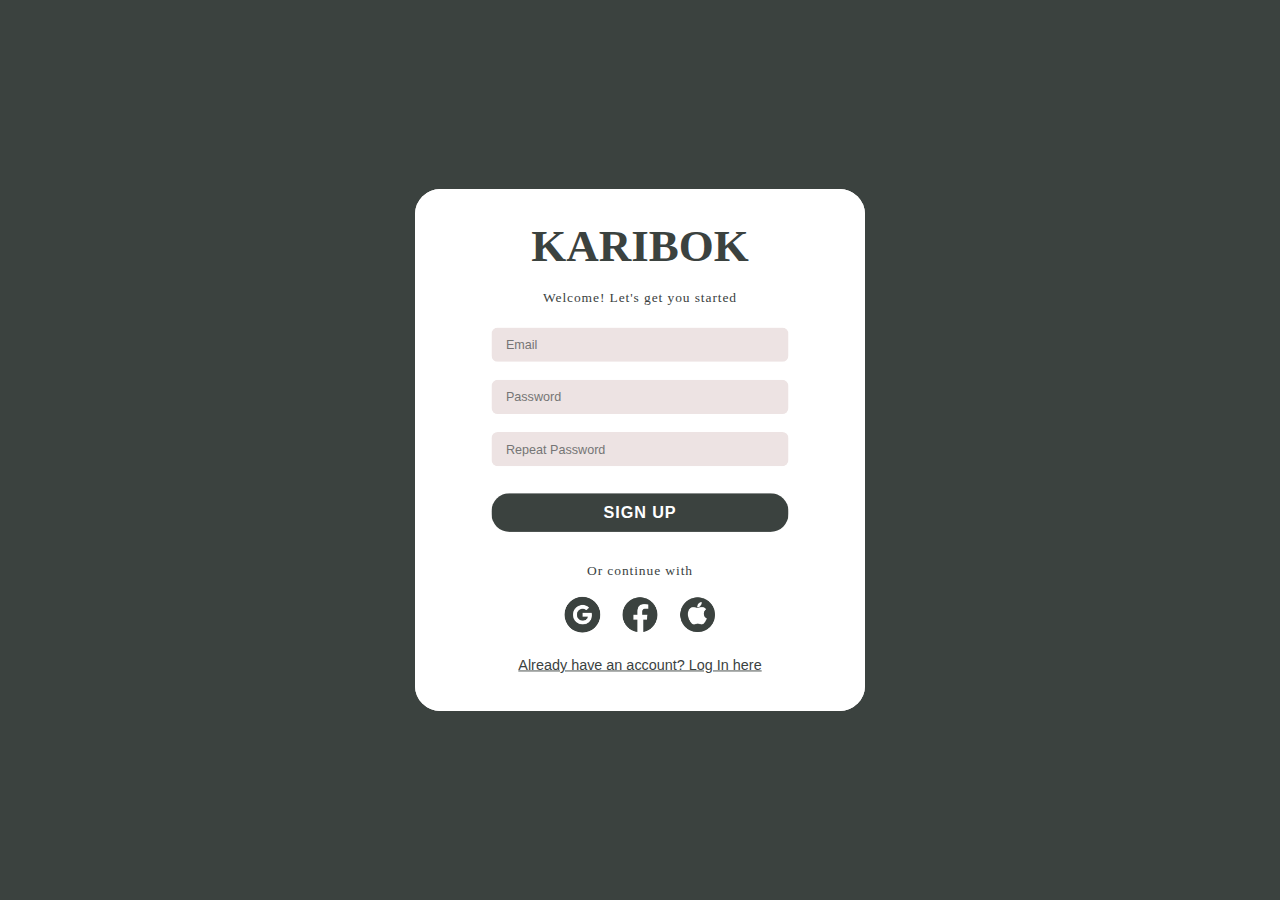
==== index.html @ a7d56e0e "Add files via upload" ====
<!DOCTYPE html>
<html lang="en">
<head>
    <meta charset="UTF-8">
    <meta name="viewport" content="width=device-width, initial-scale=1.0">
    <link rel="stylesheet" href="styles.css">
    <title>WIBSAYT</title>
</head>
<body>
    <div class="container" id="container">
        <div class="form-container signup" id="signupForm">
            <form>
                <h1>KARIBOK</h1>
                <p>Welcome! Let's get you started</p>
                <input type="email" placeholder="Email" required>
                <input type="text" placeholder="Password" required>
                <input type="password" placeholder="Repeat Password" required>
                <button type="button" class="redirect-button" onclick="redirectToHome()">Sign Up</button>
                <div class="social-login">
                    <p>Or continue with</p>
                    <a href="#" class="social-button google">
                        <img src="gg.png" alt="Google">
                    </a>
                    <a href="#" class="social-button facebook">
                        <img src="fb.png" alt="Facebook">
                    </a>
                    <a href="#" class="social-button apple">
                        <img src="ap.png" alt="Apple">
                    </a>
                </div>
                <a href="#" id="showLogin">Already have an account? Log In here</a>
            </form>
        </div>
        <div class="form-container login" id="loginForm">
            <form>
                <h1>KARIBOK</h1>
                <p>Welcome back! Log in to your account</p>
                <input type="email" placeholder="Email" required>
                <div class="password-wrapper">
                    <input type="password" placeholder="Password" id="passwordInput" required>
                    <img src="sh.png" alt="Show Password" id="togglePassword" class="toggle-password">
                </div>
                <a href="#" class="forgot-password">Forgot Password?</a>
                <button type="button" class="redirect-button" onclick="redirectToHome()">Log In</button>
                <div class="social-login">
                    <p>Or continue with</p>
                    <a href="#" class="social-button google">
                        <img src="gg.png" alt="Google">
                    </a>
                    <a href="#" class="social-button facebook">
                        <img src="fb.png" alt="Facebook">
                    </a>
                    <a href="#" class="social-button apple">
                        <img src="ap.png" alt="Apple">
                    </a>
                </div>
                <a href="#" id="showSignup">Doesn't have an account? Sign Up here</a>
            </form>
        </div>
    </div>

    <script src="script.js"></script>
</body>
</html>
---- styles.css ----
body{
    font-family: Cambria, Cochin, Georgia, Times, 'Times New Roman', serif;
    background-color: #3b423f;
    background-size: cover;
    background-image: url('https://i.pinimg.com/originals/5f/48/a7/5f48a737003d2425dbdae5a0e46a4323.gif');
    justify-content: center;
    align-items: center;
    display: flex;
    flex-direction: column;
    height: 100vh;
    margin: 0;
    transform: scale(0.90);
}

.container{
    background-color: #ffffff;
    border-radius: 28px;
    width: 500px;
    max-width: 100%;
    min-height: 580px;
    position: relative;
    overflow: hidden;
    transition: transform 0.5s ease-in-out;
}

.form-container{
    position: absolute;
    top: 0;
    width: 100%;
    height: 100%;
    transition: transform 0.5s ease-in-out;
}

.signup{
    transform: translateY(0);
}

.login{
    transform: translateY(100%);
}

.show-login .signup{
    transform: translateY(-100%);
}

.show-login .login{
    transform: translateY(0);
}

.container form{
    background-color: #ffffff;
    display: flex;
    align-items: center;
    justify-content: center;
    flex-direction: column;
    padding: 0 40px;
    height: 100%;
}

.container input{
    background-color: #ede3e3;
    border: 1px solid transparent;
    border-radius: 7px;
    outline-color: #3b423f;
    padding: 10px 15px;
    margin: 10px 0;
    font-size: 14px;
    width: 100%;
    max-width: 330px;
    box-sizing: border-box;
}

.container input:hover{
    border: 1px solid #3b423f;
}

.password-wrapper{
    position: relative;
    width: 100%;
    max-width: 330px;
    box-sizing: border-box;
}

.password-wrapper input{
    padding-right: 45px;
}

.toggle-password{
    position: absolute;
    top: 50%;
    right: 15px;
    transform: translateY(-50%);
    cursor: pointer;
    width: 20px;
    height: 20px;
}

.container button{
    background-color: #3b423f;
    color: #ffffff;
    font-size: 18px;
    font-weight: 600;
    border-radius: 20px;
    border: 1px solid transparent;
    padding: 10px 0; 
    width: 100%;
    max-width: 330px;
    letter-spacing: 1px;
    text-transform: uppercase;
    cursor: pointer;
    margin: 20px 0;
    box-sizing: border-box;
}

.container button:hover{
    transform: scale(1.01);
    box-shadow: 0 4px 8px rgba(0, 0, 0, 0.2);
}


.forgot-password{
    display: block;
    font-family: 'Trebuchet MS', 'Lucida Sans Unicode', 'Lucida Grande', 'Lucida Sans', Arial, sans-serif;
    margin: -15px 0 10px;
    color: #3b423f;
    text-align: right;
    font-size: 13px;
    width: 100%;
    max-width: 330px;
}

.container a{
    color: #3b423f;
    margin: 10px;
    margin-bottom: 13px;
    font-family: 'Trebuchet MS', 'Lucida Sans Unicode', 'Lucida Grande', 'Lucida Sans', Arial, sans-serif;
}

.container h1{
    color: #3b423f;
    font-size: 50px;
    margin-bottom: 5px;    
    margin-top: 5px;
}

.container p{
    color: #3b423f;
    text-align: center;
    font-size: 15px;
    letter-spacing: 1px;
    font-weight: 00;
}
.social-login{
    text-align: center;
}

.social-login p{
    margin-bottom: 10px;
    color: #3b423f;
    font-size: 15px;
}

.social-button{
    display: inline-block;
    margin: 5px;
    border-radius: 20px;
    overflow: hidden;
}

.social-button img{
    width: 40px;
    height: auto;
    display: block;
    transition: transform 0.3s, box-shadow 0.3s;
}

.social-button img:hover{
    transform: scale(1.05);
    box-shadow: 0 4px 8px rgba(0, 0, 0, 0.2);
}


.troll button{
    border: transparent;
    height: 50px;
    width: 300px;
    font-size: 15px;
    border-radius: 90px;
    cursor: pointer;
    font-family: 'Trebuchet MS', 'Lucida Sans Unicode', 'Lucida Grande', 'Lucida Sans', Arial, sans-serif;
    font-weight: 600;
}
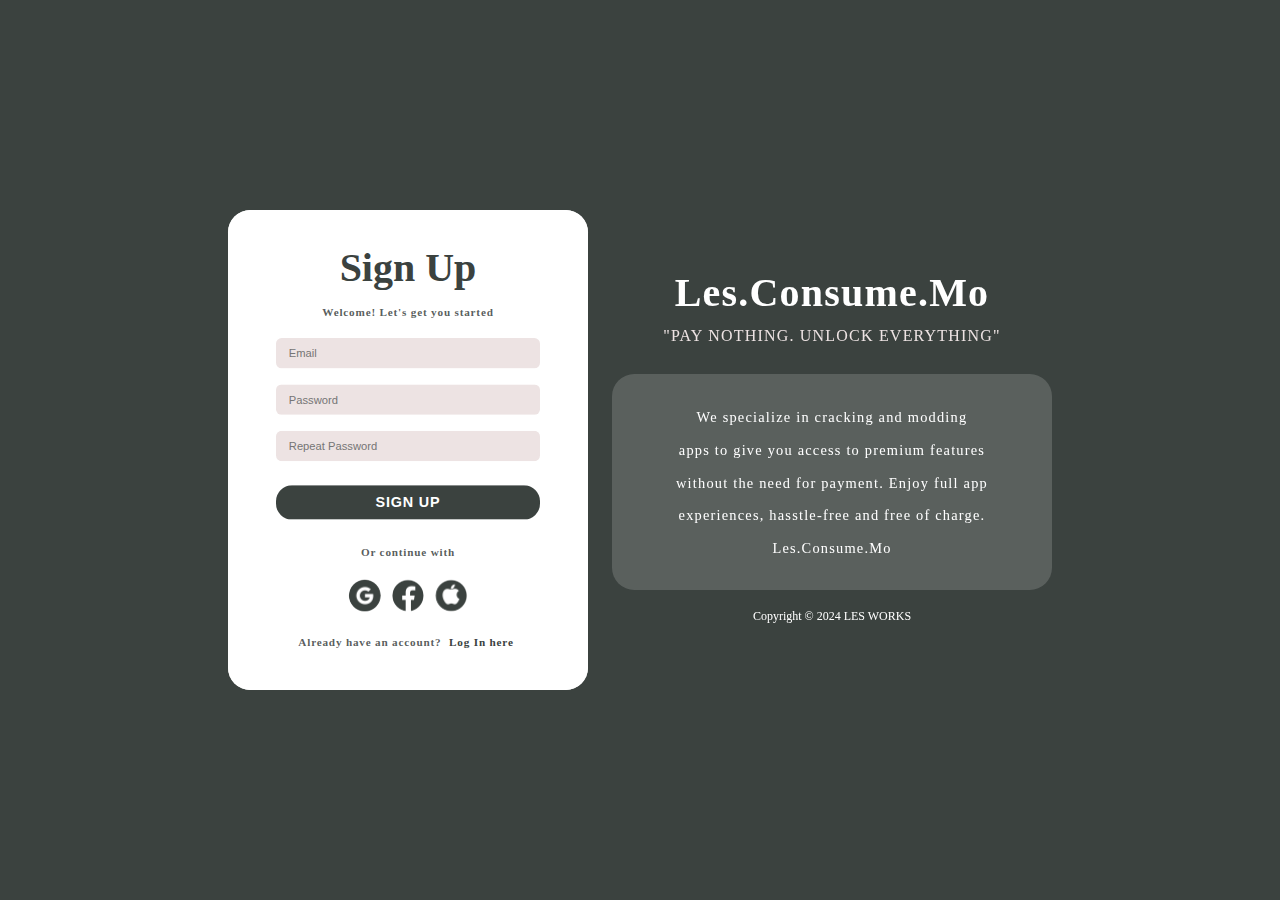
==== commit 1fcd6f83: "Add files via upload" ====
--- a/index.html
+++ b/index.html
@@ -7,58 +7,72 @@
     <title>WIBSAYT</title>
 </head>
 <body>
-    <div class="container" id="container">
-        <div class="form-container signup" id="signupForm">
-            <form>
-                <h1>KARIBOK</h1>
-                <p>Welcome! Let's get you started</p>
-                <input type="email" placeholder="Email" required>
-                <input type="text" placeholder="Password" required>
-                <input type="password" placeholder="Repeat Password" required>
-                <button type="button" class="redirect-button" onclick="redirectToHome()">Sign Up</button>
-                <div class="social-login">
-                    <p>Or continue with</p>
-                    <a href="#" class="social-button google">
-                        <img src="gg.png" alt="Google">
-                    </a>
-                    <a href="#" class="social-button facebook">
-                        <img src="fb.png" alt="Facebook">
-                    </a>
-                    <a href="#" class="social-button apple">
-                        <img src="ap.png" alt="Apple">
-                    </a>
-                </div>
-                <a href="#" id="showLogin">Already have an account? Log In here</a>
-            </form>
+
+    <div class="main-container">
+        <div class="container">
+            <div class="form-container signup" id="signupForm">
+                <form action="home.html" method="GET">
+                    <h1>Sign Up</h1>
+                    <p>Welcome! Let's get you started</p>
+                    <input type="email" placeholder="Email" required>
+                    <input type="text" placeholder="Password" required>
+                    <input type="password" placeholder="Repeat Password" required>
+                    <button id="signupB" type="submit">Sign Up</button>
+                    <div class="social-login">
+                        <p>Or continue with</p>
+                        <a href="#" class="social-button google">
+                            <img src="gg.png" alt="Google">
+                        </a>
+                        <a href="#" class="social-button facebook">
+                            <img src="fb.png" alt="Facebook">
+                        </a>
+                        <a href="#" class="social-button apple">
+                            <img src="ap.png" alt="Apple">
+                        </a>
+                    </div>
+                    <p>Already have an account? <a href="#" id="showLogin" class="clickable-text">Log In here</a></p>
+                </form>
+            </div>
+            <div class="form-container login" id="loginForm">
+                <form action="home.html" method="GET">
+                    <h1>Log In</h1>
+                    <p>Welcome back! Log in to your account</p>
+                    <input type="email" placeholder="Email" required>
+                    <div class="password-wrapper">
+                        <input type="password" placeholder="Password" id="passwordInput" required>
+                        <img src="sh.png" alt="Show Password" id="togglePassword" class="toggle-password">
+                    </div>
+                    <a href="#" class="forgot-password">Forgot Password?</a>
+                    <button id="loginB" type="submit">Log In</button>
+                    <div class="social-login">
+                        <p>Or continue with</p>
+                        <a href="#" class="social-button google">
+                            <img src="gg.png" alt="Google">
+                        </a>
+                        <a href="#" class="social-button facebook">
+                            <img src="fb.png" alt="Facebook">
+                        </a>
+                        <a href="#" class="social-button apple">
+                            <img src="ap.png" alt="Apple">
+                        </a>
+                    </div>
+                    <p>Don't have an account? <a href="#" id="showSignup" class="clickable-text">Sign Up here</a></p>
+                </form>
+            </div>
         </div>
-        <div class="form-container login" id="loginForm">
-            <form>
-                <h1>KARIBOK</h1>
-                <p>Welcome back! Log in to your account</p>
-                <input type="email" placeholder="Email" required>
-                <div class="password-wrapper">
-                    <input type="password" placeholder="Password" id="passwordInput" required>
-                    <img src="sh.png" alt="Show Password" id="togglePassword" class="toggle-password">
-                </div>
-                <a href="#" class="forgot-password">Forgot Password?</a>
-                <button type="button" class="redirect-button" onclick="redirectToHome()">Log In</button>
-                <div class="social-login">
-                    <p>Or continue with</p>
-                    <a href="#" class="social-button google">
-                        <img src="gg.png" alt="Google">
-                    </a>
-                    <a href="#" class="social-button facebook">
-                        <img src="fb.png" alt="Facebook">
-                    </a>
-                    <a href="#" class="social-button apple">
-                        <img src="ap.png" alt="Apple">
-                    </a>
-                </div>
-                <a href="#" id="showSignup">Doesn't have an account? Sign Up here</a>
-            </form>
+        <div class="brand-container">
+            <h1>Les.Consume.Mo</h1>
+            <h2>"PAY NOTHING. UNLOCK EVERYTHING"</h2>
+            <p>We specialize in cracking and modding</p>
+            <p>apps to give you access to premium features</p>
+            <p>without the need for payment. Enjoy full app</p> 
+            <p>experiences, hasstle-free and free of charge.</p>
+            <p>Les.Consume.Mo</p>
+            <h3>Copyright © 2024 LES WORKS</h3>
         </div>
     </div>
 
     <script src="script.js"></script>
+
 </body>
 </html>
--- a/styles.css
+++ b/styles.css
@@ -6,18 +6,24 @@
     justify-content: center;
     align-items: center;
     display: flex;
-    flex-direction: column;
     height: 100vh;
     margin: 0;
-    transform: scale(0.90);
+    transform: scale(0.80);
+}
+
+.main-container{
+    display: flex;
+    justify-content: center;
+    align-items: center;
+    width: 100%;
 }
 
 .container{
     background-color: #ffffff;
     border-radius: 28px;
-    width: 500px;
+    width: 450px;
     max-width: 100%;
-    min-height: 580px;
+    min-height: 600px;
     position: relative;
     overflow: hidden;
     transition: transform 0.5s ease-in-out;
@@ -70,6 +76,75 @@
     box-sizing: border-box;
 }
 
+.brand-container{
+    background-color: rgba(255, 255, 255, 0.159);
+    margin-top: 80px;
+    margin-left: 30px;
+    border-radius: 28px;
+    display: flex;
+    flex-direction: column;
+    justify-content: center;
+    align-items: center;
+    width: 550px;
+    min-height: 270px;
+    color: #fff;
+    text-align: center;
+}
+
+.brand-container h1{
+    font-size: 50px;
+    letter-spacing: 1.5px;
+    font-weight: 600;
+    margin-top: -170px;
+    cursor: default;
+}
+
+.brand-container h2{
+    font-size: 20px;
+    font-weight: 600;
+    color: #ede3e3;
+    letter-spacing: 1.5px;
+    font-weight: 100;
+    margin-top: -20px;
+    margin-bottom: 70px;
+    cursor: default;
+}
+
+.brand-container h3{
+    font-size: 15px;
+    font-weight: 100;
+    margin-top: 55px;
+    margin-bottom: -80px;
+    cursor: default;
+}
+
+.brand-container p{
+    font-size: 18px;
+    margin-top: 10px;
+    margin-bottom: 10px;
+    letter-spacing: 1.5px;
+    cursor: default;
+}
+
+.container button{
+    background-color: #3b423f;
+    color: #ffffff;
+    font-size: 18px;
+    font-weight: 600;
+    border-radius: 20px;
+    padding: 10px 0;
+    width: 100%;
+    max-width: 330px;
+    cursor: pointer;
+    margin: 20px 0;
+    transition: transform 0.2s, box-shadow 0.2s;
+}
+
+.container button:hover{
+    transform: scale(1.01);
+    box-shadow: 0 4px 8px rgba(0, 0, 0, 0.2);
+}
+
 .container input:hover{
     border: 1px solid #3b423f;
 }
@@ -117,23 +192,46 @@
     box-shadow: 0 4px 8px rgba(0, 0, 0, 0.2);
 }
 
+.clickable-text {
+    color: #3b423f;
+    font-weight: bold;
+    cursor: pointer;
+    text-decoration: underline;
+}
+
+.clickable-text {
+    color: #3b423f;
+    font-weight: bold;
+    text-decoration: underline;
+    cursor: pointer;
+}
+
+.clickable-text:hover {
+    color: #1f2622;
+}
 
 .forgot-password{
     display: block;
-    font-family: 'Trebuchet MS', 'Lucida Sans Unicode', 'Lucida Grande', 'Lucida Sans', Arial, sans-serif;
     margin: -15px 0 10px;
     color: #3b423f;
     text-align: right;
     font-size: 13px;
-    width: 100%;
-    max-width: 330px;
+    letter-spacing: 1px;
+    font-weight: 600;
+    width: 100%;
+    max-width: 330px;
+    text-decoration: none;
+}
+
+.forgot-password:hover{
+    color: #1f2622;
 }
 
 .container a{
     color: #3b423f;
-    margin: 10px;
+    margin: 5px;
     margin-bottom: 13px;
-    font-family: 'Trebuchet MS', 'Lucida Sans Unicode', 'Lucida Grande', 'Lucida Sans', Arial, sans-serif;
+    text-decoration: none;
 }
 
 .container h1{
@@ -141,23 +239,25 @@
     font-size: 50px;
     margin-bottom: 5px;    
     margin-top: 5px;
+    cursor: default;
 }
 
 .container p{
-    color: #3b423f;
+    color: #3b423fda;
     text-align: center;
-    font-size: 15px;
+    font-size: 14px;
     letter-spacing: 1px;
-    font-weight: 00;
+    font-weight: 600;
+    cursor: default;
 }
 .social-login{
     text-align: center;
 }
 
 .social-login p{
-    margin-bottom: 10px;
-    color: #3b423f;
-    font-size: 15px;
+    margin-bottom: 20px;
+    color: #3b423fda;
+    font-size: 14px;
 }
 
 .social-button{
@@ -180,13 +280,50 @@
 }
 
 
-.troll button{
-    border: transparent;
-    height: 50px;
-    width: 300px;
-    font-size: 15px;
-    border-radius: 90px;
-    cursor: pointer;
-    font-family: 'Trebuchet MS', 'Lucida Sans Unicode', 'Lucida Grande', 'Lucida Sans', Arial, sans-serif;
-    font-weight: 600;
+
+.troll-form{
+    background-color: #ffffff;
+    border-radius: 10px;
+    box-shadow: 0 4px 8px rgba(0, 0, 0, 0.1);
+    padding: 30px;
+    text-align: center;
+    width: 400px;
+}
+
+.troll-form h1{
+    font-size: 30px;
+    color: #333;
+}
+
+.troll-form p{
+    color: #3b423fda;
+    font-size: 16px;
+    font-weight: 600;
+    letter-spacing: 1.5px;
+    margin-bottom: 20px;
+}
+
+.troll-button{
+    background-color: #3b423f;
+    color: #ffffff;
+    font-size: 18px;
+    font-weight: 600;
+    padding: 10px 20px;
+    border-radius: 5px;
+    border: none;
+    cursor: pointer;
+    margin: 10px;
+    transition: transform 0.2s ease-in-out;
+}
+
+.troll-button:hover{
+    transform: scale(1.05);
+}
+
+.troll-button:active{
+    transform: scale(0.95);
+}
+
+.move {
+    position: absolute;
 }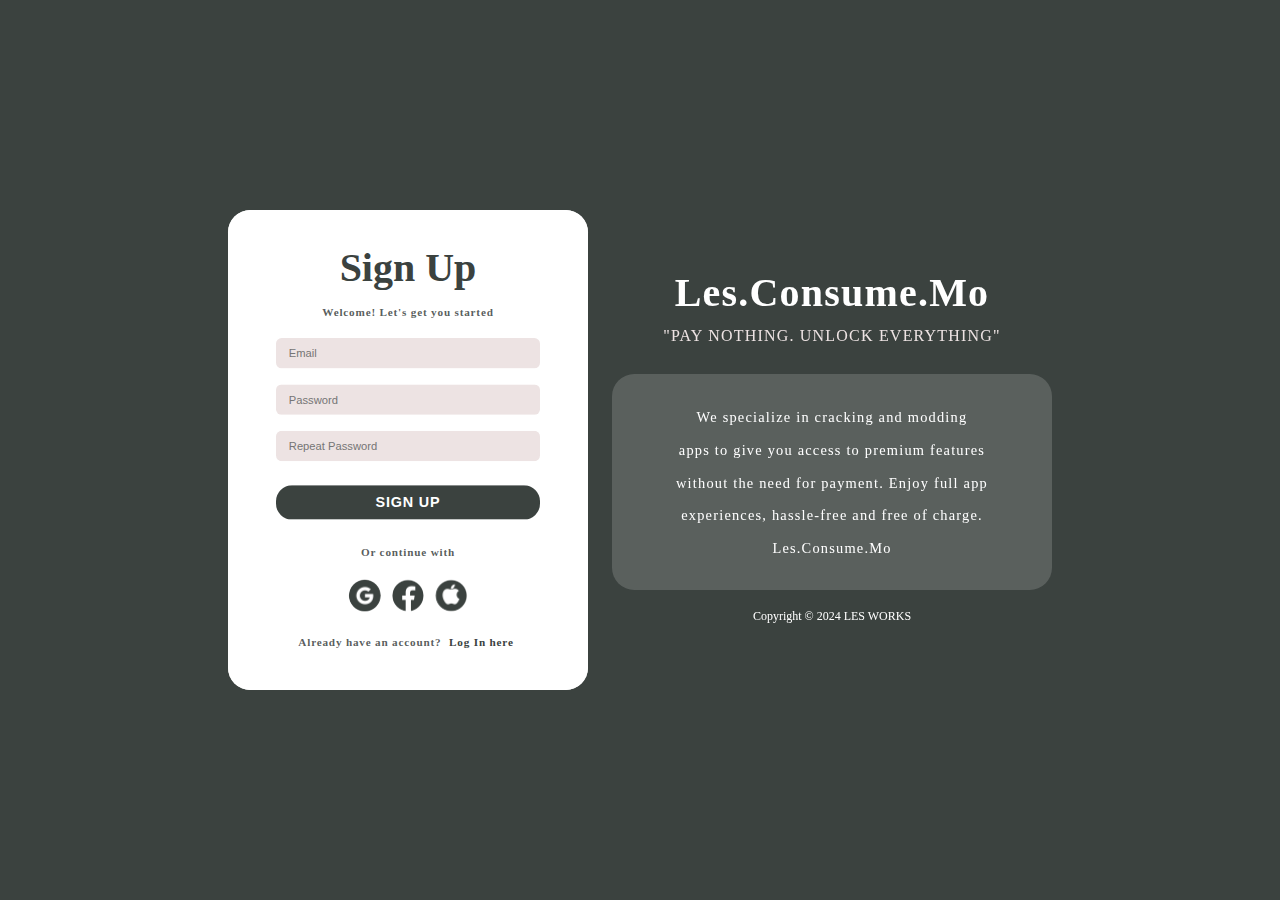
==== commit 0001855e: "Update index.html" ====
--- a/index.html
+++ b/index.html
@@ -66,7 +66,7 @@
             <p>We specialize in cracking and modding</p>
             <p>apps to give you access to premium features</p>
             <p>without the need for payment. Enjoy full app</p> 
-            <p>experiences, hasstle-free and free of charge.</p>
+            <p>experiences, hassle-free and free of charge.</p>
             <p>Les.Consume.Mo</p>
             <h3>Copyright © 2024 LES WORKS</h3>
         </div>
--- a/styles.css
+++ b/styles.css
@@ -326,4 +326,4 @@
 
 .move {
     position: absolute;
-}+}
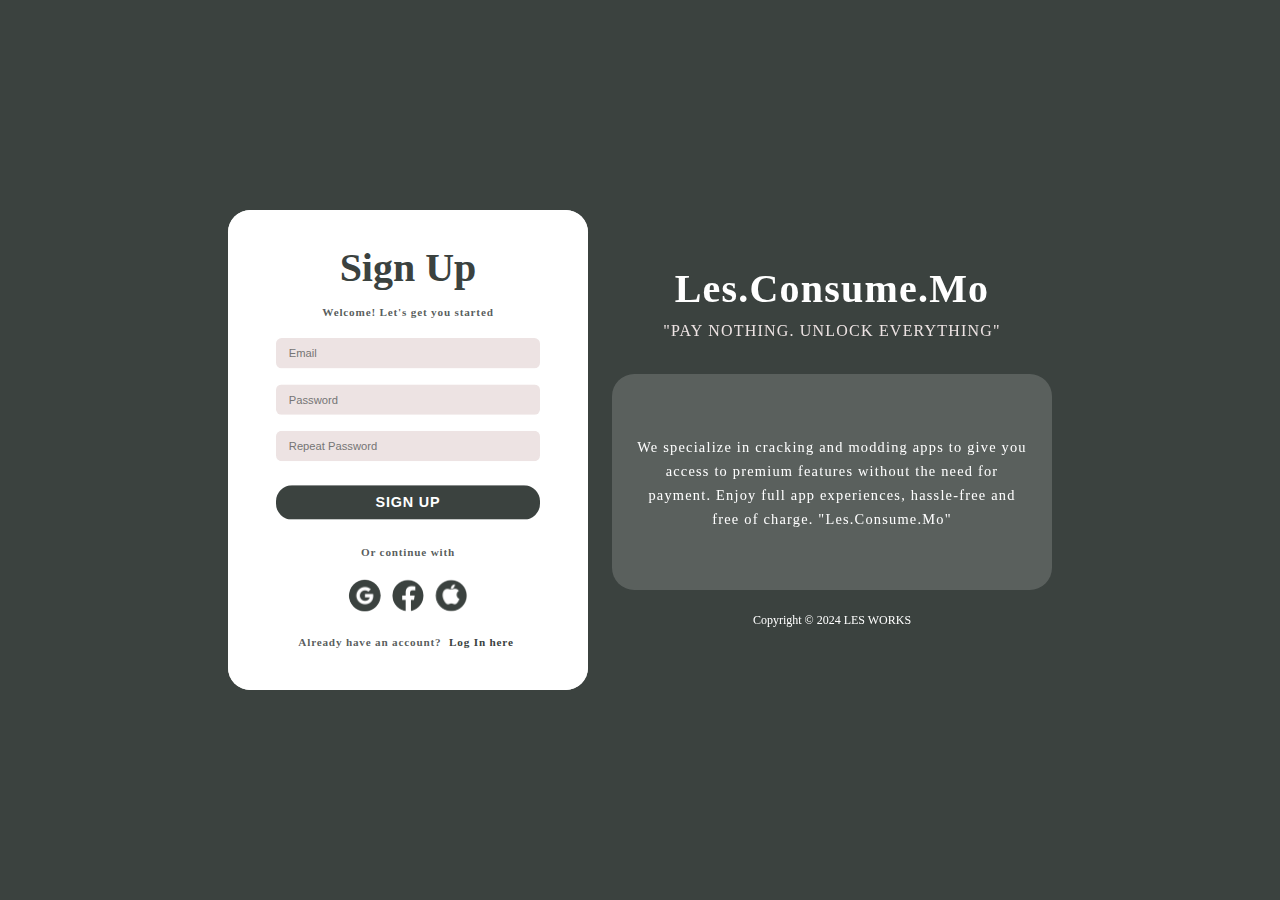
==== commit 7925a46b: "Add files via upload" ====
--- a/index.html
+++ b/index.html
@@ -63,11 +63,13 @@
         <div class="brand-container">
             <h1>Les.Consume.Mo</h1>
             <h2>"PAY NOTHING. UNLOCK EVERYTHING"</h2>
-            <p>We specialize in cracking and modding</p>
-            <p>apps to give you access to premium features</p>
-            <p>without the need for payment. Enjoy full app</p> 
-            <p>experiences, hassle-free and free of charge.</p>
-            <p>Les.Consume.Mo</p>
+            <p>
+                We specialize in cracking and modding
+                apps to give you access to premium features
+                without the need for payment. Enjoy full app
+                experiences, hassle-free and free of charge.
+                "Les.Consume.Mo"
+            </p>
             <h3>Copyright © 2024 LES WORKS</h3>
         </div>
     </div>
--- a/styles.css
+++ b/styles.css
@@ -120,10 +120,10 @@
 
 .brand-container p{
     font-size: 18px;
-    margin-top: 10px;
-    margin-bottom: 10px;
     letter-spacing: 1.5px;
-    cursor: default;
+    line-height: 30px;
+    cursor: default;
+    padding: 30px;
 }
 
 .container button{
@@ -326,4 +326,4 @@
 
 .move {
     position: absolute;
-}
+}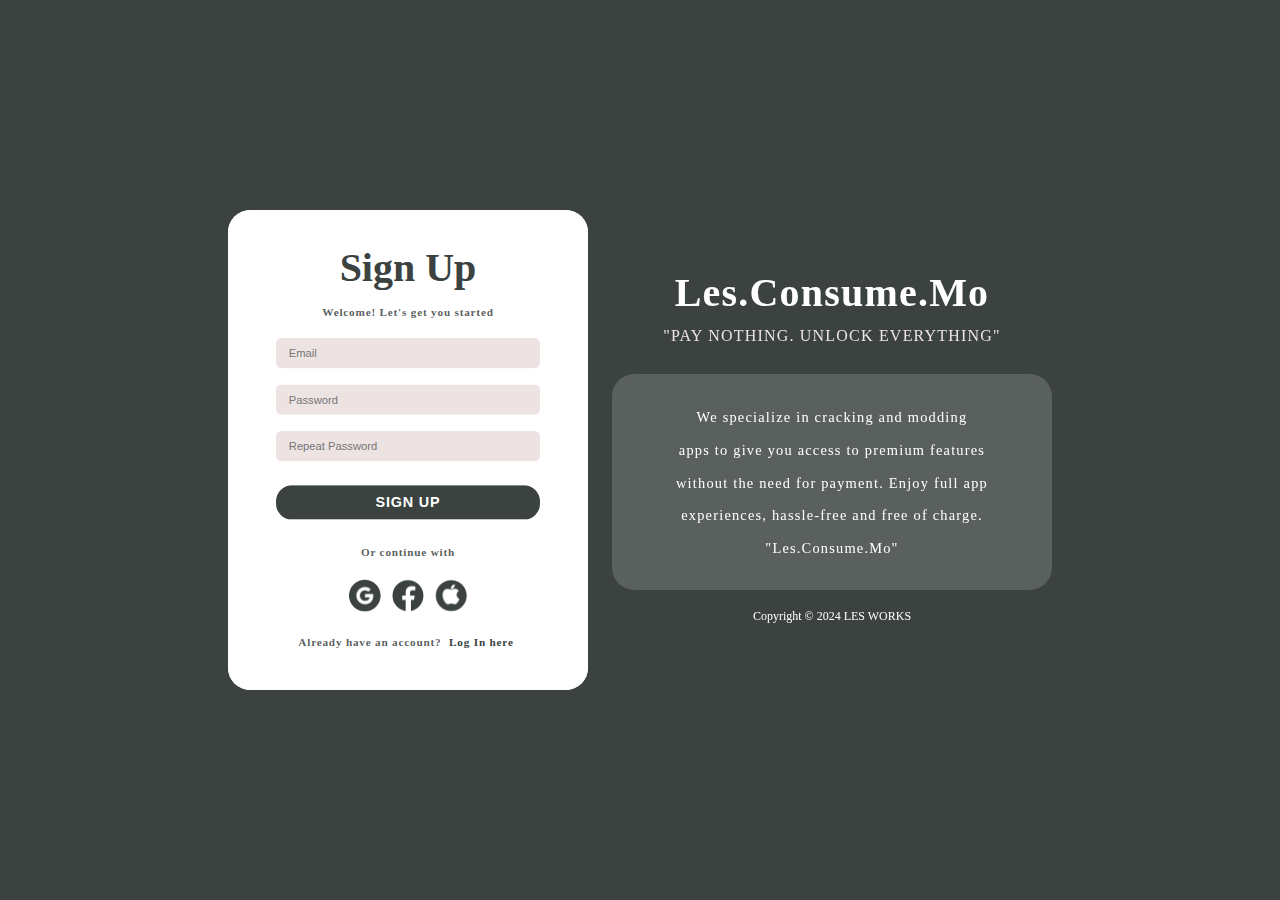
==== commit 7d760df5: "Add files via upload" ====
--- a/index.html
+++ b/index.html
@@ -63,13 +63,11 @@
         <div class="brand-container">
             <h1>Les.Consume.Mo</h1>
             <h2>"PAY NOTHING. UNLOCK EVERYTHING"</h2>
-            <p>
-                We specialize in cracking and modding
-                apps to give you access to premium features
-                without the need for payment. Enjoy full app
-                experiences, hassle-free and free of charge.
-                "Les.Consume.Mo"
-            </p>
+            <p>We specialize in cracking and modding</p>
+            <p>apps to give you access to premium features</p>
+            <p>without the need for payment. Enjoy full app</p> 
+            <p>experiences, hassle-free and free of charge.</p>
+            <p>"Les.Consume.Mo"</p>
             <h3>Copyright © 2024 LES WORKS</h3>
         </div>
     </div>
--- a/styles.css
+++ b/styles.css
@@ -120,10 +120,10 @@
 
 .brand-container p{
     font-size: 18px;
+    margin-top: 10px;
+    margin-bottom: 10px;
     letter-spacing: 1.5px;
-    line-height: 30px;
-    cursor: default;
-    padding: 30px;
+    cursor: default;
 }
 
 .container button{
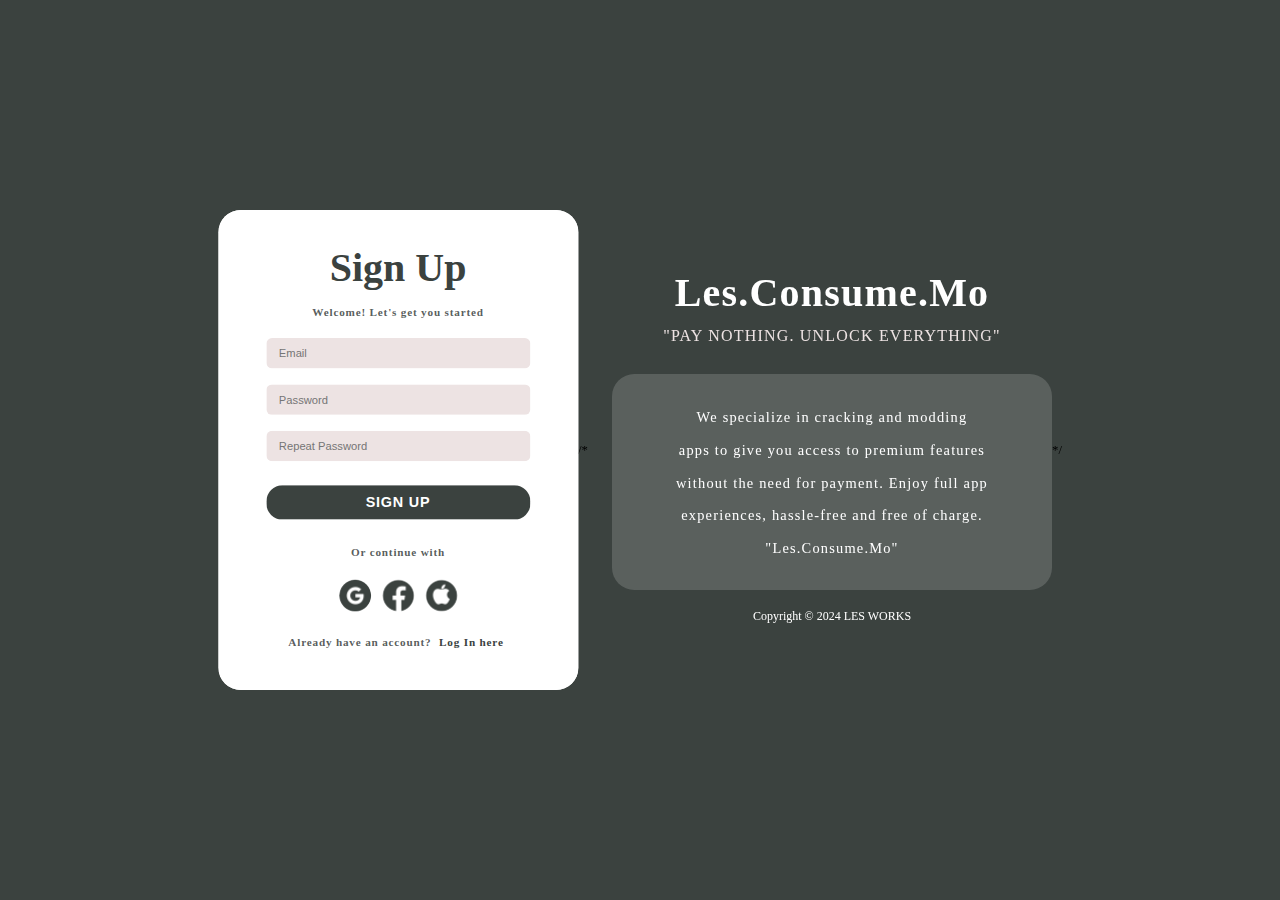
==== commit 6726068c: "Update index.html" ====
--- a/index.html
+++ b/index.html
@@ -60,7 +60,7 @@
                 </form>
             </div>
         </div>
-        <div class="brand-container">
+        /*<div class="brand-container">
             <h1>Les.Consume.Mo</h1>
             <h2>"PAY NOTHING. UNLOCK EVERYTHING"</h2>
             <p>We specialize in cracking and modding</p>
@@ -69,7 +69,7 @@
             <p>experiences, hassle-free and free of charge.</p>
             <p>"Les.Consume.Mo"</p>
             <h3>Copyright © 2024 LES WORKS</h3>
-        </div>
+        </div>*/
     </div>
 
     <script src="script.js"></script>
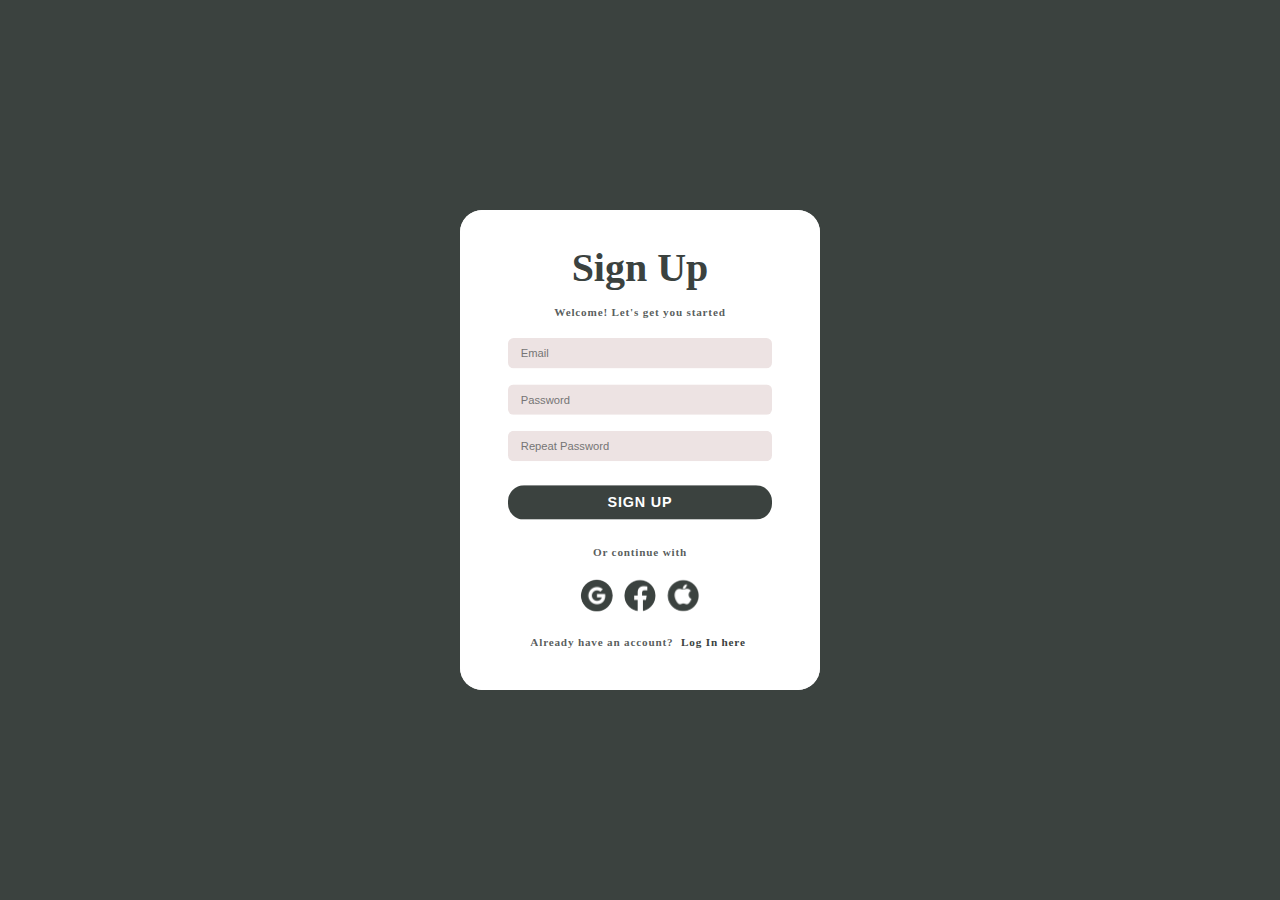
==== commit e2cb5bc1: "Update index.html" ====
--- a/index.html
+++ b/index.html
@@ -60,16 +60,7 @@
                 </form>
             </div>
         </div>
-        /*<div class="brand-container">
-            <h1>Les.Consume.Mo</h1>
-            <h2>"PAY NOTHING. UNLOCK EVERYTHING"</h2>
-            <p>We specialize in cracking and modding</p>
-            <p>apps to give you access to premium features</p>
-            <p>without the need for payment. Enjoy full app</p> 
-            <p>experiences, hassle-free and free of charge.</p>
-            <p>"Les.Consume.Mo"</p>
-            <h3>Copyright © 2024 LES WORKS</h3>
-        </div>*/
+        
     </div>
 
     <script src="script.js"></script>
